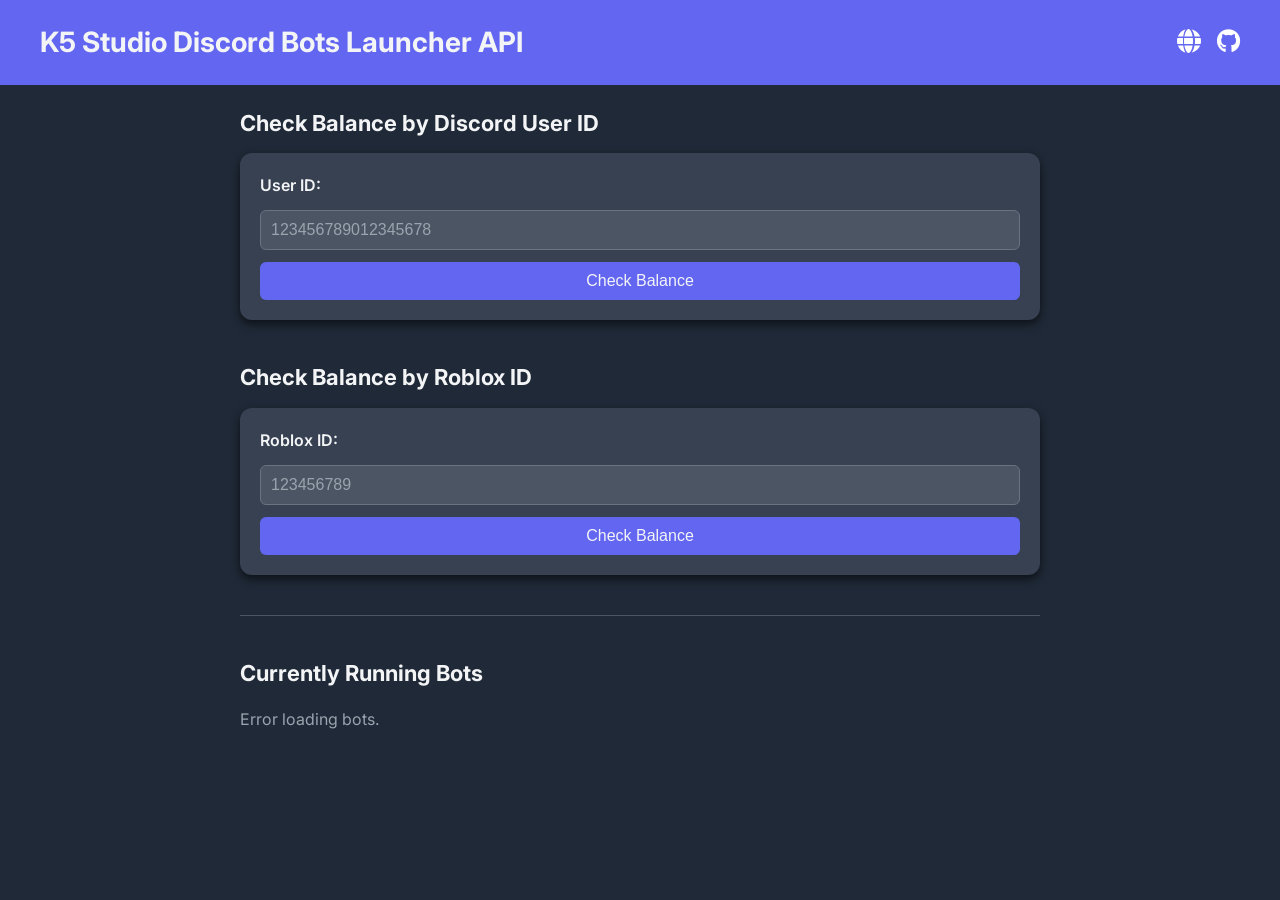
==== api/templates/k5api.html @ 7709188a "Fix webApp Launcher" ====
<!DOCTYPE html>
<html lang="en">

<head>
    <meta charset="UTF-8" />
    <title>K5 Studio Discord Bots Launcher API</title>
    <link href="https://fonts.googleapis.com/css2?family=Inter:wght@400;600&display=swap" rel="stylesheet" />
    <link rel="icon" href="Images/favicon.ico" type="image/x-icon">
    <style>
        :root {
            --primary-color: #6366F1;
            --bg-color: #1F2937;
            --card-bg: #374151;
            --text-color: #F3F4F6;
            --muted-text: #9CA3AF;
            --border-radius: 12px;
            --border-color: #4B5563;
            --button-hover: #4F46E5;
            --input-border: #6B7280;
        }

        body {
            margin: 0;
            padding: 0;
            font-family: 'Inter', sans-serif;
            background-color: var(--bg-color);
            color: var(--text-color);
            line-height: 1.6;
        }

        header {
            position: fixed;
            top: 0;
            left: 0;
            width: 100%;
            z-index: 100;
            background-color: var(--primary-color);
            color: var(--text-color);
            padding: 20px 40px;
            box-sizing: border-box;
        }


        main {
            padding-top: 80px;
            max-width: 800px;
            margin: 40px auto 0 auto;
            padding-left: 20px;
            padding-right: 20px;
        }

        header h1 {
            margin: 0;
            font-size: 28px;
        }

        main {
            max-width: 800px;
            margin: 40px auto;
            padding: 0 20px;
        }

        section {
            margin-bottom: 40px;
        }

        h2 {
            font-size: 22px;
            margin-bottom: 12px;
            color: var(--text-color);
        }

        form {
            display: flex;
            flex-direction: column;
            gap: 12px;
            background-color: var(--card-bg);
            padding: 20px;
            border-radius: var(--border-radius);
            box-shadow: 0 4px 10px rgba(0, 0, 0, 0.6);
        }

        label {
            font-weight: 600;
            color: var(--text-color);
        }

        input[type="text"] {
            padding: 10px;
            font-size: 16px;
            border: 1px solid var(--input-border);
            border-radius: 6px;
            background-color: #4B5563;
            color: var(--text-color);
        }

        input[type="text"]::placeholder {
            color: var(--muted-text);
        }

        button {
            background-color: var(--primary-color);
            color: var(--text-color);
            padding: 10px 16px;
            font-size: 16px;
            border: none;
            border-radius: 6px;
            cursor: pointer;
            transition: background-color 0.3s ease;
        }

        button:hover {
            background-color: var(--button-hover);
        }

        ul {
            padding-left: 20px;
        }

        li a {
            color: var(--primary-color);
            text-decoration: none;
        }

        li a:hover {
            text-decoration: underline;
        }

        .bot-profile {
            display: flex;
            align-items: center;
            gap: 12px;
            background-color: var(--card-bg);
            padding: 12px;
            margin-bottom: 10px;
            border-radius: var(--border-radius);
            box-shadow: 0 2px 6px rgba(0, 0, 0, 0.5);
        }

        .bot-profile img {
            width: 48px;
            height: 48px;
            border-radius: 50%;
        }

        .bot-profile span {
            font-size: 16px;
            font-weight: 600;
            color: var(--text-color);
        }

        .muted {
            color: var(--muted-text);
        }

        hr {
            border: none;
            border-top: 1px solid var(--border-color);
            margin: 40px 0;
        }


        #modalOverlay {
            position: fixed;
            top: 0;
            left: 0;
            right: 0;
            bottom: 0;
            background: rgba(0, 0, 0, 0.75);
            display: none;
            justify-content: center;
            align-items: center;
            z-index: 1000;
        }

        #modal {
            background: var(--card-bg);
            border-radius: var(--border-radius);
            padding: 24px;
            max-width: 400px;
            width: 90%;
            box-shadow: 0 8px 20px rgba(0, 0, 0, 0.8);
            text-align: center;
            position: relative;
            color: var(--text-color);
        }

        #modalClose {
            position: absolute;
            top: 12px;
            right: 12px;
            background: transparent;
            border: none;
            font-size: 24px;
            cursor: pointer;
            color: var(--muted-text);
        }

        #modal img {
            border-radius: 50%;
            width: 96px;
            height: 96px;
            margin-bottom: 16px;
        }

        #modal h3 {
            margin: 8px 0 4px;
        }

        #modal p {
            margin: 4px 0;
            font-size: 18px;
            font-weight: 600;
        }


        ::-webkit-scrollbar {
            width: 8px;
            height: 8px;
        }

        ::-webkit-scrollbar-track {
            background: #1F2937;

        }

        ::-webkit-scrollbar-thumb {
            background-color: #6366F1;

            border-radius: 10px;
            border: 2px solid #1F2937;

        }

        /* For Firefox */
        * {
            scrollbar-width: thin;
            scrollbar-color: #6366F1 #1F2937;
        }
    </style>
    <link rel="stylesheet" href="https://cdnjs.cloudflare.com/ajax/libs/font-awesome/6.5.0/css/all.min.css">

</head>

<body>
    <header>
        <div style="display: flex; justify-content: space-between; align-items: center;">
            <h1>K5 Studio Discord Bots Launcher API</h1>
            <div style="display: flex; gap: 16px;">
                <a href="https://k5studio.dev/" target="_blank" style="color: white; font-size: 24px;"
                    aria-label="Website">
                    <i class="fas fa-globe"></i>
                </a>
                <a href="https://github.com/kubadoPL/Discord-Bot-Launcher-Manager" target="_blank"
                    style="color: white; font-size: 24px;" aria-label="GitHub Repository">
                    <i class="fab fa-github"></i>
                </a>
            </div>
        </div>
    </header>


    <main>
        <section>
            <p class="muted">Use the documented endpoints to interact with the system below.</p>
        </section>

        <section>
            <h2>Check Balance by Discord User ID</h2>
            <form id="discordBalanceForm" action="/get_balance" method="get">
                <label for="user_id">User ID:</label>
                <input type="text" id="user_id" name="user_id" required placeholder="123456789012345678" />
                <button type="submit">Check Balance</button>
            </form>
        </section>

        <section>
            <h2>Check Balance by Roblox ID</h2>
            <form id="robloxBalanceForm" action="/roblox/get_balance" method="get">
                <label for="roblox_id">Roblox ID:</label>
                <input type="text" id="roblox_id" name="roblox_id" required placeholder="123456789" />
                <button type="submit">Check Balance</button>
            </form>
        </section>


        <hr />

        <section>
            <h2>Currently Running Bots</h2>
            <div id="bot-list">
                <p class="muted">Loading...</p>
            </div>
        </section>
    </main>


    <div id="modalOverlay" role="dialog" aria-modal="true" aria-labelledby="modalTitle" aria-describedby="modalDesc">
        <div id="modal">
            <button id="modalClose" aria-label="Close modal">&times;</button>
            <img id="modalAvatar" src="" alt="User avatar" />
            <h3 id="modalTitle"></h3>
            <p id="modalDesc"></p>
            <p id="modalBalance"></p>
        </div>
    </div>

    <script>
        async function loadRunningBots() {
            try {
                const response = await fetch('/running_bots');
                const bots = await response.json();
                const container = document.getElementById('bot-list');
                container.innerHTML = '';

                bots.forEach(bot => {
                    const botDiv = document.createElement('div');
                    botDiv.className = 'bot-profile';

                    const img = document.createElement('img');
                    img.src = bot.avatar_url || 'https://cdn.discordapp.com/embed/avatars/0.png';
                    img.alt = bot.username;

                    const name = document.createElement('span');
                    name.textContent = `${bot.username}`;

                    botDiv.appendChild(img);
                    botDiv.appendChild(name);
                    container.appendChild(botDiv);
                });
            } catch (err) {
                console.error('Failed to load bots:', err);
                document.getElementById('bot-list').innerHTML = '<p class="muted">Error loading bots.</p>';
            }
        }

        window.onload = loadRunningBots;


        const modalOverlay = document.getElementById('modalOverlay');
        const modalClose = document.getElementById('modalClose');
        const modalAvatar = document.getElementById('modalAvatar');
        const modalTitle = document.getElementById('modalTitle');
        const modalDesc = document.getElementById('modalDesc');
        const modalBalance = document.getElementById('modalBalance');

        function openModal({ balance, discord_profile, error }) {
            if (error) {
                modalAvatar.src = 'https://cdn.discordapp.com/embed/avatars/0.png';
                modalAvatar.alt = 'Error';
                modalTitle.textContent = 'Error';
                modalDesc.textContent = error;
                modalBalance.textContent = '';
            } else if (discord_profile) {
                modalAvatar.src = discord_profile.avatar_url || 'https://cdn.discordapp.com/embed/avatars/0.png';
                modalAvatar.alt = `${discord_profile.username || 'User'} avatar`;
                modalTitle.textContent = discord_profile.username || 'Unknown User';
                modalDesc.textContent = `User ID: ${discord_profile.id || 'N/A'}`;
                modalBalance.textContent = `Social Credit Balance: ${balance != null ? balance : 'N/A'}`;
            } else if (balance != null) {
                modalAvatar.src = 'https://cdn.discordapp.com/embed/avatars/0.png';
                modalAvatar.alt = 'Unknown User';
                modalTitle.textContent = 'Unknown User';
                modalDesc.textContent = 'No user profile found.';
                modalBalance.textContent = `Balance: ${balance != null ? balance : 'N/A'}`;
            } else {
                modalAvatar.src = 'https://cdn.discordapp.com/embed/avatars/0.png';
                modalAvatar.alt = 'Error';
                modalTitle.textContent = 'Error';
                modalDesc.textContent = error;
                modalBalance.textContent = '';
            }

            modalOverlay.style.display = 'flex';
        }




        modalClose.addEventListener('click', () => {
            modalOverlay.style.display = 'none';
        });
        modalOverlay.addEventListener('click', e => {
            if (e.target === modalOverlay) {
                modalOverlay.style.display = 'none';
            }
        });

        document.getElementById('discordBalanceForm').addEventListener('submit', async (e) => {
            e.preventDefault();
            const userId = e.target.user_id.value.trim();
            if (!userId) return;

            try {
                const res = await fetch(`/get_balance?user_id=${encodeURIComponent(userId)}`);
                if (!res.ok) throw new Error('Network response was not ok');

                const data = await res.json();


                openModal(data);
            } catch (error) {
                openModal({ error: error.message });
            }
        });


        document.getElementById('robloxBalanceForm').addEventListener('submit', async (e) => {
            e.preventDefault();
            const robloxId = e.target.roblox_id.value.trim();
            if (!robloxId) return;

            try {
                const res = await fetch(`/roblox/get_balance?roblox_id=${encodeURIComponent(robloxId)}`);
                if (!res.ok) throw new Error('Network response was not ok');

                const data = await res.json();

                openModal(data);
            } catch (error) {
                openModal({ error: error.message });
            }
        });
    </script>
</body>

</html>
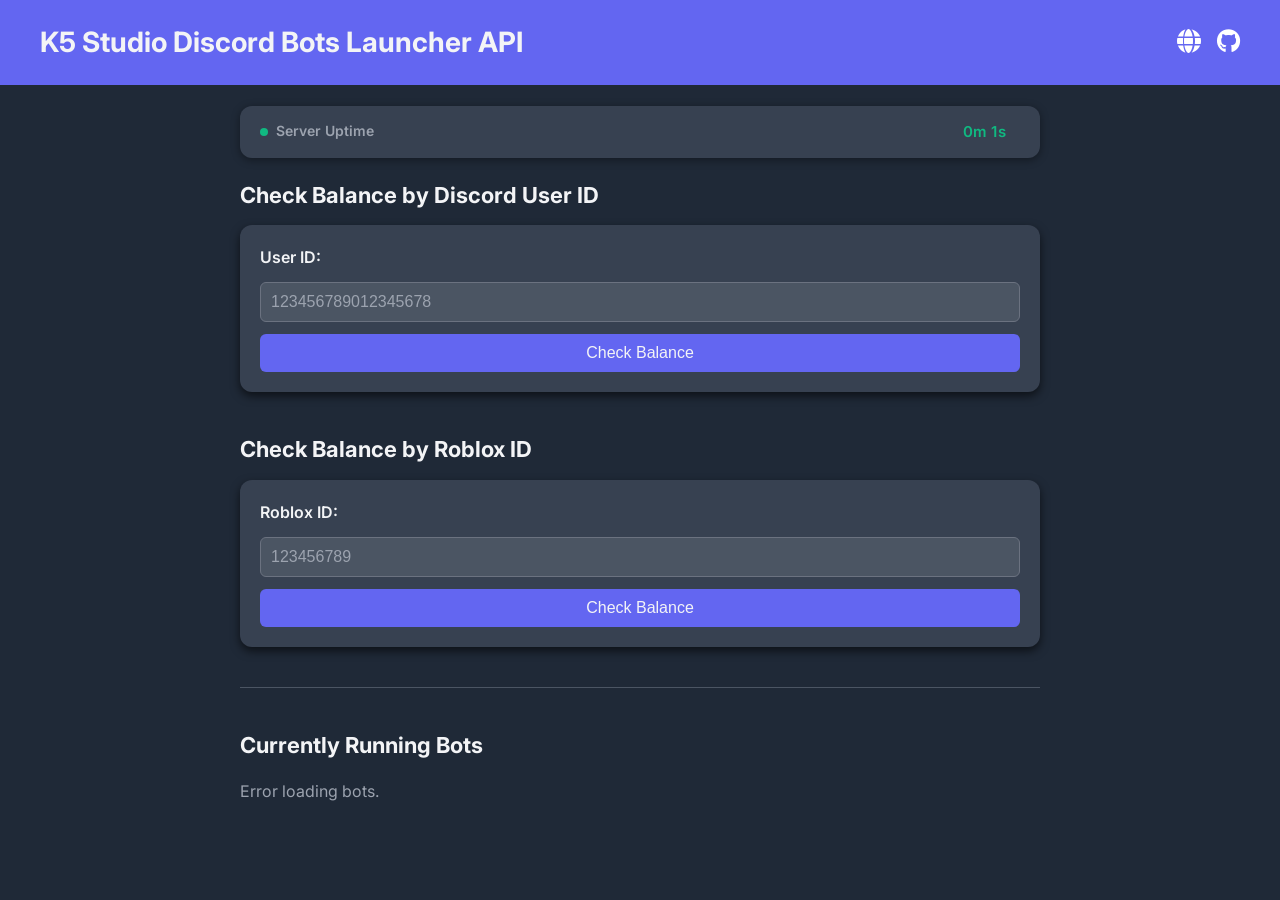
==== commit 2e6b1dd4: "uptime update" ====
--- a/api/templates/k5api.html
+++ b/api/templates/k5api.html
@@ -237,6 +237,51 @@
             scrollbar-width: thin;
             scrollbar-color: #6366F1 #1F2937;
         }
+
+        /* Uptime bar */
+        .uptime-bar {
+            background-color: var(--card-bg);
+            border-radius: var(--border-radius);
+            padding: 14px 20px;
+            margin-bottom: 20px;
+            box-shadow: 0 2px 8px rgba(0, 0, 0, 0.4);
+            display: flex;
+            align-items: center;
+            justify-content: space-between;
+            flex-wrap: wrap;
+            gap: 10px;
+        }
+        .uptime-bar .uptime-label {
+            display: flex;
+            align-items: center;
+            gap: 8px;
+            font-size: 14px;
+            font-weight: 600;
+            color: var(--muted-text);
+        }
+        .uptime-bar .uptime-dot {
+            width: 8px;
+            height: 8px;
+            background: #10b981;
+            border-radius: 50%;
+            display: inline-block;
+            animation: pulse-dot 2s infinite;
+        }
+        @keyframes pulse-dot {
+            0%, 100% { opacity: 1; transform: scale(1); }
+            50% { opacity: 0.5; transform: scale(0.8); }
+        }
+        .uptime-bar .uptime-value {
+            font-size: 15px;
+            font-weight: 600;
+            color: #10b981;
+            font-family: 'Inter', monospace;
+            letter-spacing: 0.5px;
+        }
+        .uptime-bar .uptime-started {
+            font-size: 12px;
+            color: var(--muted-text);
+        }
     </style>
     <link rel="stylesheet" href="https://cdnjs.cloudflare.com/ajax/libs/font-awesome/6.5.0/css/all.min.css">
 
@@ -265,6 +310,17 @@
             <p class="muted">Use the documented endpoints to interact with the system below.</p>
         </section>
 
+        <div class="uptime-bar" id="uptime-bar">
+            <div class="uptime-label">
+                <span class="uptime-dot"></span>
+                <span>Server Uptime</span>
+            </div>
+            <div style="display:flex; align-items:center; gap:14px;">
+                <span class="uptime-value" id="uptime-value">--</span>
+                <span class="uptime-started" id="uptime-started"></span>
+            </div>
+        </div>
+
         <section>
             <h2>Check Balance by Discord User ID</h2>
             <form id="discordBalanceForm" action="/get_balance" method="get">
@@ -308,7 +364,7 @@
     <script>
         async function loadRunningBots() {
             try {
-                const response = await fetch('/running_bots');
+                const response = await fetch('/K5ApiManager/running_bots');
                 const bots = await response.json();
                 const container = document.getElementById('bot-list');
                 container.innerHTML = '';
@@ -336,6 +392,44 @@
 
         window.onload = loadRunningBots;
 
+        // ─── Server Uptime ────────────────────────────────
+        var _uptimeSec = 0;
+        var _uptimeStartedISO = '';
+
+        function fetchUptime() {
+            fetch('api/uptime')
+                .then(function(r) { return r.json(); })
+                .then(function(d) {
+                    _uptimeSec = d.uptime_seconds || 0;
+                    _uptimeStartedISO = d.started_at_iso || '';
+                    renderUptime();
+                })
+                .catch(function() {});
+        }
+
+        function formatUptime(sec) {
+            var d = Math.floor(sec / 86400);
+            var h = Math.floor((sec % 86400) / 3600);
+            var m = Math.floor((sec % 3600) / 60);
+            var s = Math.floor(sec % 60);
+            var parts = [];
+            if (d > 0) parts.push(d + 'd');
+            if (h > 0) parts.push(h + 'h');
+            parts.push(m + 'm');
+            parts.push(s + 's');
+            return parts.join(' ');
+        }
+
+        function renderUptime() {
+            var el = document.getElementById('uptime-value');
+            if (el) el.textContent = formatUptime(_uptimeSec);
+            var st = document.getElementById('uptime-started');
+            if (st && _uptimeStartedISO) st.textContent = 'od ' + _uptimeStartedISO.replace('T', ' ').replace('Z', ' UTC');
+        }
+
+        fetchUptime();
+        setInterval(fetchUptime, 10000);
+        setInterval(function() { _uptimeSec++; renderUptime(); }, 1000);
 
         const modalOverlay = document.getElementById('modalOverlay');
         const modalClose = document.getElementById('modalClose');
@@ -392,7 +486,7 @@
             if (!userId) return;
 
             try {
-                const res = await fetch(`/get_balance?user_id=${encodeURIComponent(userId)}`);
+                const res = await fetch(`/K5ApiManager/get_balance?user_id=${encodeURIComponent(userId)}`);
                 if (!res.ok) throw new Error('Network response was not ok');
 
                 const data = await res.json();
@@ -411,7 +505,7 @@
             if (!robloxId) return;
 
             try {
-                const res = await fetch(`/roblox/get_balance?roblox_id=${encodeURIComponent(robloxId)}`);
+                const res = await fetch(`/K5ApiManager/roblox/get_balance?roblox_id=${encodeURIComponent(robloxId)}`);
                 if (!res.ok) throw new Error('Network response was not ok');
 
                 const data = await res.json();
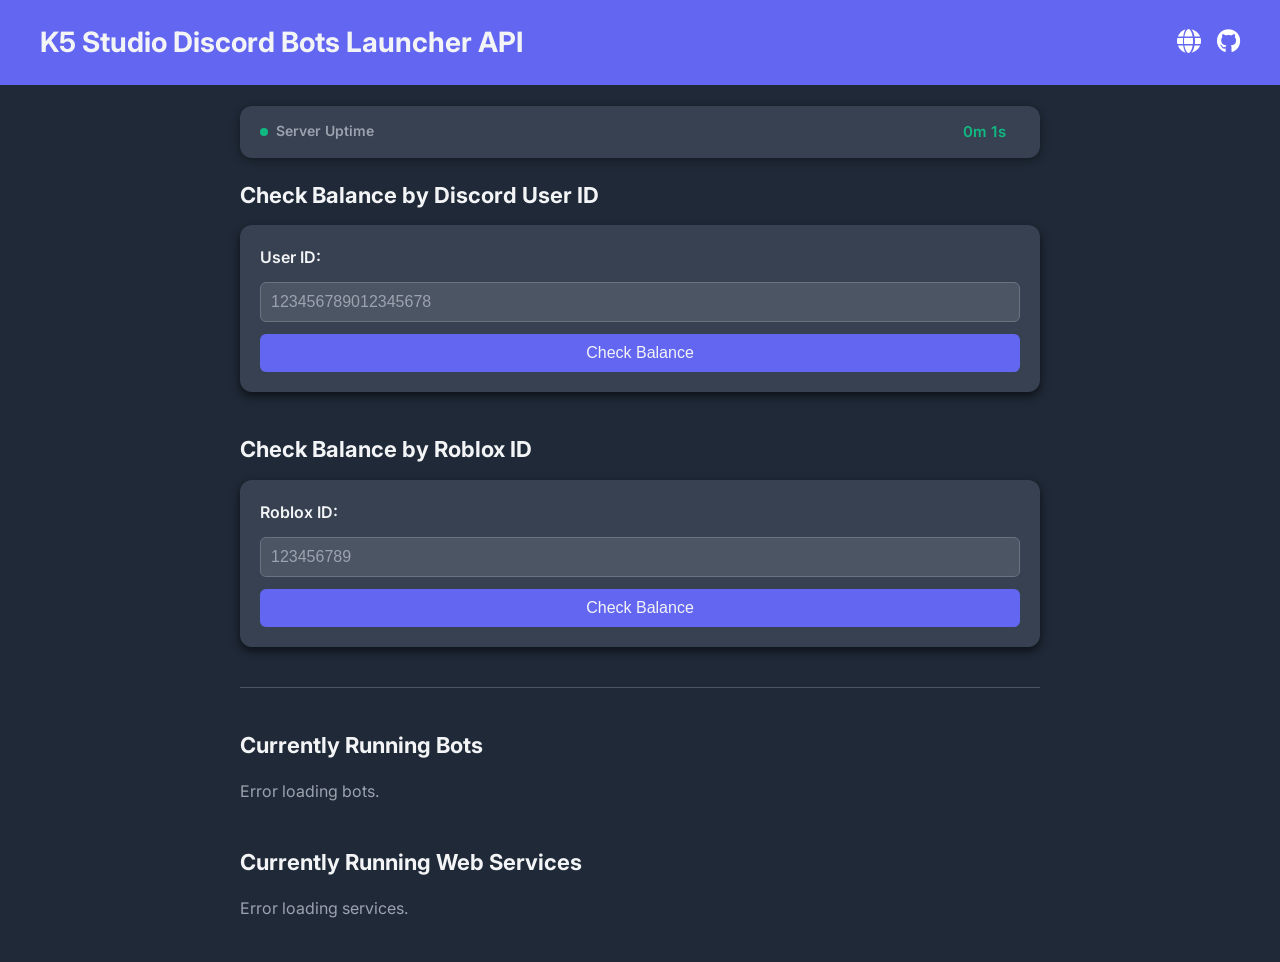
==== commit 211ae8e1: "nowe" ====
--- a/api/templates/k5api.html
+++ b/api/templates/k5api.html
@@ -149,6 +149,18 @@
             color: var(--text-color);
         }
 
+        .service-icon {
+            width: 48px;
+            height: 48px;
+            border-radius: 50%;
+            background: linear-gradient(135deg, #6366F1, #818cf8);
+            display: flex;
+            align-items: center;
+            justify-content: center;
+            font-size: 22px;
+            flex-shrink: 0;
+        }
+
         .muted {
             color: var(--muted-text);
         }
@@ -348,6 +360,13 @@
                 <p class="muted">Loading...</p>
             </div>
         </section>
+
+        <section>
+            <h2>Currently Running Web Services</h2>
+            <div id="service-list">
+                <p class="muted">Loading...</p>
+            </div>
+        </section>
     </main>
 
 
@@ -390,7 +409,43 @@
             }
         }
 
-        window.onload = loadRunningBots;
+        window.onload = function() {
+            loadRunningBots();
+            loadWebServices();
+        };
+
+        async function loadWebServices() {
+            try {
+                const response = await fetch('/K5ApiManager/api/running-services');
+                const data = await response.json();
+                const container = document.getElementById('service-list');
+                container.innerHTML = '';
+
+                if (!data.web_services || data.web_services.length === 0) {
+                    container.innerHTML = '<p class="muted">No web services running.</p>';
+                    return;
+                }
+
+                data.web_services.forEach(service => {
+                    const div = document.createElement('div');
+                    div.className = 'bot-profile';
+
+                    const icon = document.createElement('div');
+                    icon.className = 'service-icon';
+                    icon.innerHTML = '🌐';
+
+                    const name = document.createElement('span');
+                    name.textContent = service;
+
+                    div.appendChild(icon);
+                    div.appendChild(name);
+                    container.appendChild(div);
+                });
+            } catch (err) {
+                console.error('Failed to load web services:', err);
+                document.getElementById('service-list').innerHTML = '<p class="muted">Error loading services.</p>';
+            }
+        }
 
         // ─── Server Uptime ────────────────────────────────
         var _uptimeSec = 0;
